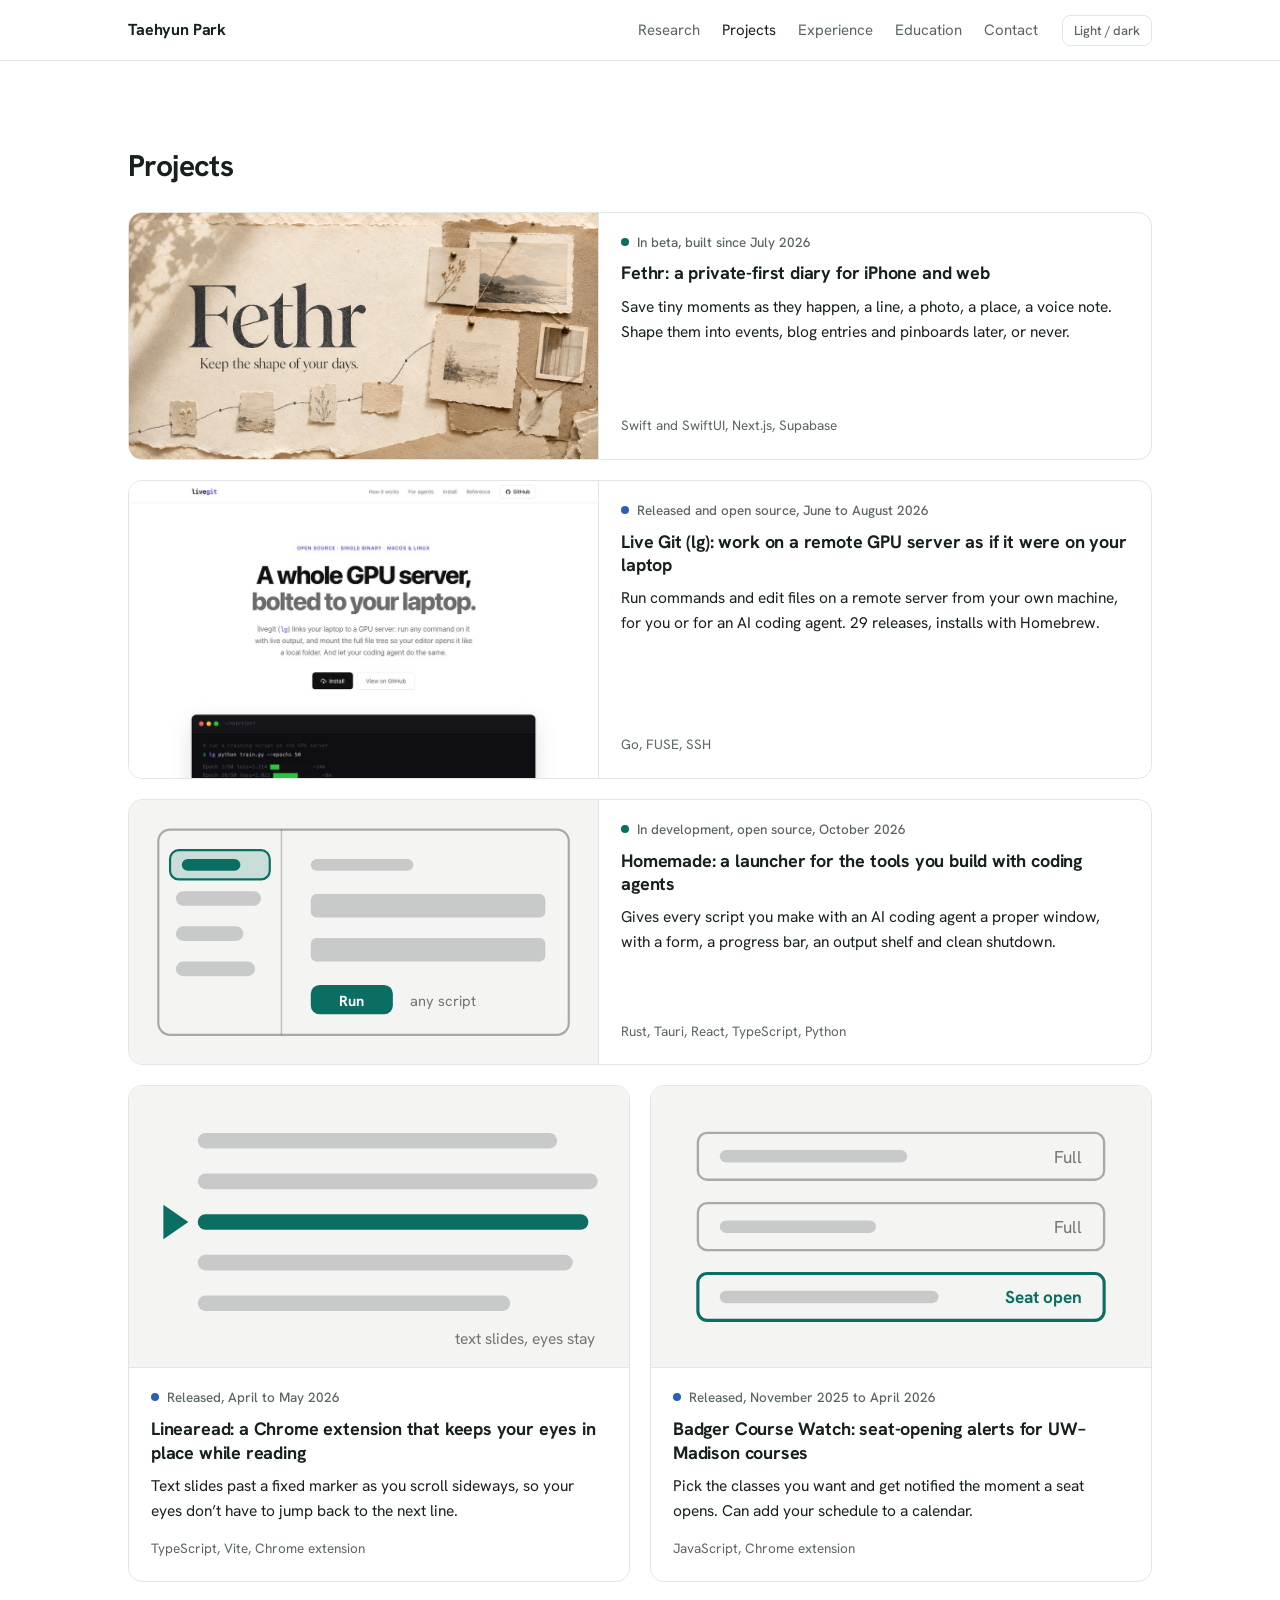
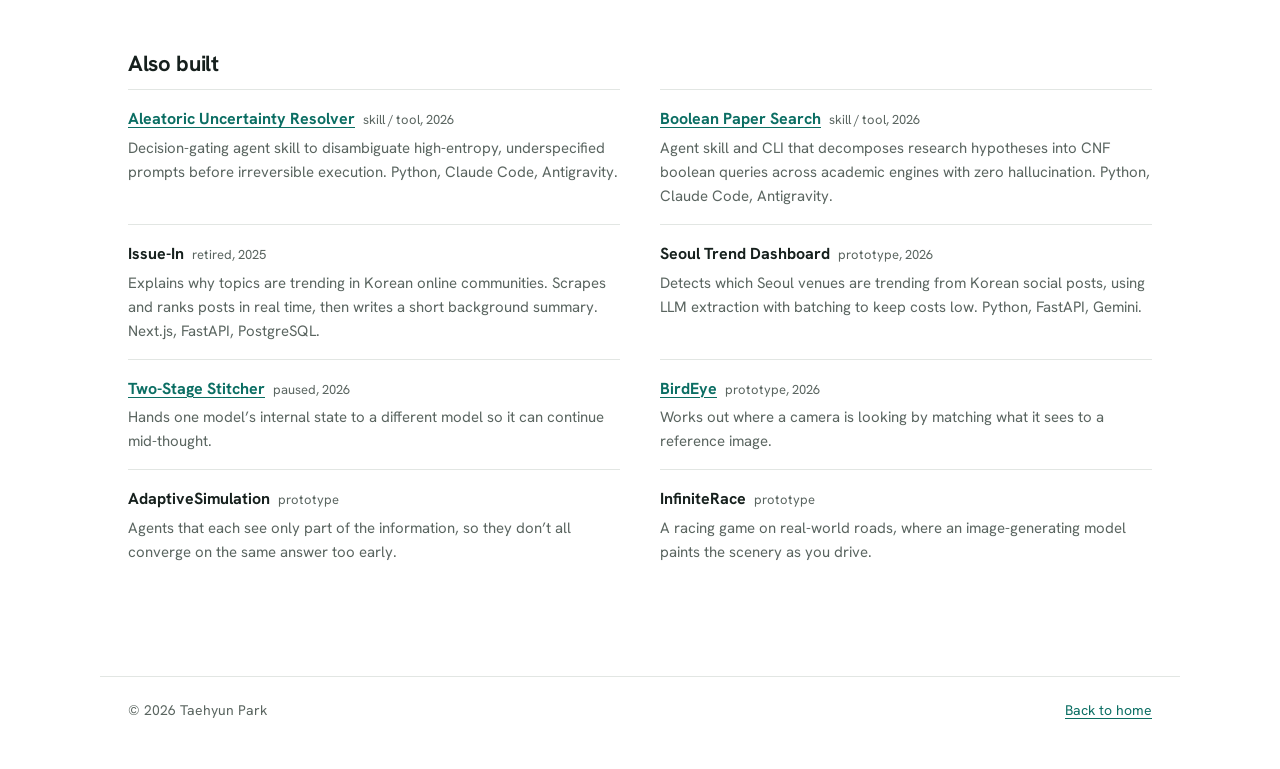
==== projects.html @ 4e6b96be "Move projects to their own page Co-Authored-By: Claude Sonnet 5.5 <noreply@anthropic.com>" ====
<!doctype html>
<html lang="en" class="no-js">
<head>
<meta charset="utf-8">
<meta name="viewport" content="width=device-width, initial-scale=1">
<title>Projects | Taehyun Park</title>
<meta name="description" content="Apps, developer tools and experiments built by Taehyun Park.">
<meta property="og:title" content="Projects | Taehyun Park">
<meta property="og:description" content="Apps, developer tools and experiments built by Taehyun Park.">
<meta property="og:type" content="website">
<meta name="theme-color" content="#ffffff" media="(prefers-color-scheme: light)">
<meta name="theme-color" content="#101312" media="(prefers-color-scheme: dark)">
<link rel="icon" href="data:image/svg+xml,%3Csvg xmlns='http://www.w3.org/2000/svg' viewBox='0 0 64 64'%3E%3Crect width='64' height='64' rx='14' fill='%230b6e63'/%3E%3Ctext x='32' y='43' font-family='Arial,sans-serif' font-size='28' font-weight='700' text-anchor='middle' fill='white'%3ETP%3C/text%3E%3C/svg%3E">
<link rel="preconnect" href="https://fonts.googleapis.com">
<link rel="preconnect" href="https://fonts.gstatic.com" crossorigin>
<link rel="stylesheet" href="https://fonts.googleapis.com/css2?family=Hanken+Grotesk:wght@400;500;600;700&display=swap">
<link rel="stylesheet" href="style.css?v=20261015">
<script>
  document.documentElement.classList.remove('no-js');
  try { var t = localStorage.getItem('theme'); if (t) document.documentElement.setAttribute('data-theme', t); } catch (e) {}
</script>
</head>
<body>

<header class="top">
  <div class="wrap top-in">
    <a class="brand" href="index.html">Taehyun Park</a>
    <nav aria-label="Sections">
      <a href="index.html#research">Research</a>
      <a href="projects.html" aria-current="page">Projects</a>
      <a href="index.html#experience">Experience</a>
      <a href="index.html#education">Education</a>
      <a href="index.html#contact">Contact</a>
    </nav>
    <button id="theme" class="theme-btn" aria-label="Switch between light and dark theme">Light / dark</button>
  </div>
</header>

<main id="top">

  <!-- PROJECTS -->
  <section id="projects" class="wrap">
    <h2>Projects</h2>
    <div class="cards">

      <article class="card wide" id="fethr">
        <div class="thumb photo"><img src="assets/fethr.jpg?v=20260920001847" alt="Fethr: Keep the shape of your days" width="1200" height="630" loading="lazy"></div>
        <div class="card-body">
          <p class="status"><span class="dot s-active"></span>In beta, built since July 2026</p>
          <h3><button type="button" class="open">Fethr: a private-first diary for iPhone and web</button></h3>
          <p class="summary">Save tiny moments as they happen, a line, a photo, a place, a voice note. Shape them into events, blog entries and pinboards later, or never.</p>
          <p class="tags">Swift and SwiftUI, Next.js, Supabase</p>
        </div>
        <div class="full" hidden>
          <p>Most journaling asks you to write something worth publishing before it saves anything, so most small moments never get saved: a sentence you thought on a walk, a photo that caught a mood, the café you stepped into. Fethr turns that around: record first, shape it later. Pieces land on one private timeline with no title and no form. Weeks later you can group them into an event, start a blog entry from them, or arrange them on a pinboard.</p>
          <ul>
            <li><b>Private by default.</b> The timeline has no likes, comments or audience. Only what you deliberately write or broadcast reaches anyone.</li>
            <li><b>No blank page.</b> Select moments from your timeline and they become the first draft of a blog entry.</li>
            <li><b>A pinboard like a room you decorate.</b> Move, resize and rotate photos, text and stickers, and share a link with a guestbook and a soundtrack.</li>
            <li><b>Share a day, not a feed.</b> A broadcast lets close friends walk through your day for 24 hours, then it disappears.</li>
            <li>Works offline, has Home Screen widgets, and speaks English and Korean.</li>
            <li>Native iPhone app and web app on one backend, with over 2,300 automated tests.</li>
          </ul>
          <figure class="full-shot"><img src="assets/fethr-app.jpg?v=20260920001847" alt="Fethr on iPhone: a monthly summary of visited places, with demo data" width="404" height="559" loading="lazy"><figcaption>Monthly places summary on iPhone (demo data)</figcaption></figure>
          <p class="full-links"><a href="https://fet.hr">fet.hr</a> <span class="muted">The code is private.</span></p>
        </div>
      </article>

      <article class="card wide" id="livegit">
        <div class="thumb photo"><img src="assets/livegit.jpg?v=20260920001847" alt="The Live Git landing page: A whole GPU server, bolted to your laptop" width="1000" height="633" loading="lazy"></div>
        <div class="card-body">
          <p class="status"><span class="dot s-shipped"></span>Released and open source, June to August 2026</p>
          <h3><button type="button" class="open">Live Git (lg): work on a remote GPU server as if it were on your laptop</button></h3>
          <p class="summary">Run commands and edit files on a remote server from your own machine, for you or for an AI coding agent. 29 releases, installs with Homebrew.</p>
          <p class="tags">Go, FUSE, SSH</p>
        </div>
        <div class="full" hidden>
          <p>Working on a GPU server usually means logging in over SSH, copying files back and forth, and babysitting long training runs. Live Git fixes the three worst parts, so the server feels like part of your laptop.</p>
          <ul>
            <li><b>Run anything there.</b> Type <code>lg</code> before a command and it runs on the server with live output, colours, progress bars and Ctrl-C, exactly as if it were local.</li>
            <li><b>Edit here.</b> <code>lg mount</code> makes the server’s project appear as a normal folder, instantly, even for huge ones. Files download when opened, and saves reach the server in milliseconds.</li>
            <li><b>Leave long runs alone.</b> <code>lg run -d</code> detaches a job so it keeps going when your laptop sleeps or the connection drops.</li>
          </ul>
          <p><b>Made for AI agents too.</b> A coding agent can’t answer a two-factor login prompt or live inside a remote shell. Live Git gives it real local files to read and edit, and one command to run things on the server. <code>lg init</code> writes an instruction file so the agent knows how to use it from its first prompt, so the loop of fix, retrain and read the results can run without a person in the middle.</p>
          <p class="full-links"><a href="https://iamtaehyunpark.github.io/livegit/">Landing page with the full walkthrough</a> <a href="https://github.com/iamtaehyunpark/livegit">Code</a></p>
        </div>
      </article>

      <article class="card wide" id="homemade">
        <div class="thumb" aria-hidden="true">
          <svg viewBox="0 0 320 180" role="img" aria-label="A launcher window: a list of small programs on the left, and one program shown with an input form and a Run button">
            <rect x="20" y="20" width="280" height="140" rx="8" fill="none" stroke="currentColor" stroke-opacity=".35" stroke-width="1.5"/>
            <line x1="104" y1="20" x2="104" y2="160" stroke="currentColor" stroke-opacity=".25"/>
            <g fill="currentColor" fill-opacity=".2">
              <rect x="32" y="62" width="58" height="10" rx="5"/>
              <rect x="32" y="86" width="46" height="10" rx="5"/>
              <rect x="32" y="110" width="54" height="10" rx="5"/>
            </g>
            <rect x="28" y="34" width="68" height="20" rx="6" fill="var(--accent)" fill-opacity=".18" stroke="var(--accent)" stroke-width="1.5"/>
            <rect x="36" y="40" width="40" height="8" rx="4" fill="var(--accent)"/>
            <g fill="currentColor" fill-opacity=".2">
              <rect x="124" y="40" width="70" height="8" rx="4"/>
              <rect x="124" y="64" width="160" height="16" rx="4"/>
              <rect x="124" y="94" width="160" height="16" rx="4"/>
            </g>
            <rect x="124" y="126" width="56" height="20" rx="6" fill="var(--accent)"/>
            <text x="152" y="140" font-size="10" font-weight="700" text-anchor="middle" fill="var(--accent-ink)">Run</text>
            <text x="192" y="140" font-size="10" fill="currentColor" fill-opacity=".6">any script</text>
          </svg>
        </div>
        <div class="card-body">
          <p class="status"><span class="dot s-active"></span>In development, open source, October 2026</p>
          <h3><button type="button" class="open">Homemade: a launcher for the tools you build with coding agents</button></h3>
          <p class="summary">Gives every script you make with an AI coding agent a proper window, with a form, a progress bar, an output shelf and clean shutdown.</p>
          <p class="tags">Rust, Tauri, React, TypeScript, Python</p>
        </div>
        <div class="full" hidden>
          <p>With coding agents, a custom script takes minutes to write. Keeping it usable takes longer. Six months later you have forgotten its flags, closing a terminal leaves stray processes holding memory or the GPU, and every project carries its own copy of the same heavy libraries. Homemade is a desktop app that sits between you and those programs and handles the running and cleaning up.</p>
          <ul>
            <li><b>A window for any script.</b> Describe a program in a small <code>homemade.toml</code> file and it gets an input form, saved presets, live progress and a shelf of its output files. A program can also ship its own web interface, or open as a standalone window.</li>
            <li><b>Clean running and deleting.</b> Programs run as normal native processes, and Homemade stops the whole process tree when they end. Packages are shared between projects instead of copied, and deleting a program first shows what it occupies and what only it uses.</li>
            <li><b>Built for agents.</b> It comes with a skill so your coding agent can build a tool and register it for you. You can click any element in the app to point the agent at it, and the same controls are available from a command line and as an MCP server.</li>
            <li>Uses Apple’s on-device model to draft a program’s manifest and to explain why a run failed. Targets macOS on Apple Silicon first, then Linux.</li>
          </ul>
          <p class="full-links"><a href="https://iamtaehyunpark.github.io/homemade/">Project page</a> <a href="https://github.com/iamtaehyunpark/homemade">Code</a></p>
        </div>
      </article>

      <article class="card" id="linearead">
        <div class="thumb" aria-hidden="true">
          <svg viewBox="0 0 320 180" role="img" aria-label="Lines of text sliding past a fixed marker">
            <g fill="currentColor" fill-opacity=".2">
              <rect x="44" y="30" width="230" height="10" rx="5"/>
              <rect x="44" y="56" width="256" height="10" rx="5"/>
              <rect x="44" y="108" width="240" height="10" rx="5"/>
              <rect x="44" y="134" width="200" height="10" rx="5"/>
            </g>
            <rect x="44" y="82" width="250" height="10" rx="5" fill="var(--accent)"/>
            <path d="M22 76 L38 87 L22 98 Z" fill="var(--accent)"/>
            <text x="298" y="165" font-size="10" text-anchor="end" fill="currentColor" fill-opacity=".6">text slides, eyes stay</text>
          </svg>
        </div>
        <div class="card-body">
          <p class="status"><span class="dot s-shipped"></span>Released, April to May 2026</p>
          <h3><button type="button" class="open">Linearead: a Chrome extension that keeps your eyes in place while reading</button></h3>
          <p class="summary">Text slides past a fixed marker as you scroll sideways, so your eyes don’t have to jump back to the next line.</p>
          <p class="tags">TypeScript, Vite, Chrome extension</p>
        </div>
        <div class="full" hidden>
          <p>When you read, your eyes reach the end of a line and swing back to the start of the next. Linearead slides the text past a fixed marker as you scroll sideways, so your eyes stay in one place. It works on any web page and is listed on the Chrome Web Store.</p>
          <p class="full-links"><a href="https://chromewebstore.google.com/detail/fpeagiabbikiiabchkmacdilmepjfahf">Chrome Web Store</a> <a href="https://github.com/iamtaehyunpark/linearead">Code</a></p>
        </div>
      </article>

      <article class="card" id="badger">
        <div class="thumb" aria-hidden="true">
          <svg viewBox="0 0 320 180" role="img" aria-label="Course list where one full class becomes open">
            <g fill="none" stroke="currentColor" stroke-opacity=".35" stroke-width="1.5">
              <rect x="30" y="30" width="260" height="30" rx="6"/>
              <rect x="30" y="75" width="260" height="30" rx="6"/>
            </g>
            <rect x="30" y="120" width="260" height="30" rx="6" fill="none" stroke="var(--accent)" stroke-width="2"/>
            <g fill="currentColor" fill-opacity=".2">
              <rect x="44" y="41" width="120" height="8" rx="4"/><rect x="44" y="86" width="100" height="8" rx="4"/><rect x="44" y="131" width="140" height="8" rx="4"/>
            </g>
            <g font-size="11" text-anchor="end" fill="currentColor" fill-opacity=".6">
              <text x="276" y="49">Full</text><text x="276" y="94">Full</text>
            </g>
            <text x="276" y="139" font-size="11" font-weight="700" text-anchor="end" fill="var(--accent)">Seat open</text>
          </svg>
        </div>
        <div class="card-body">
          <p class="status"><span class="dot s-shipped"></span>Released, November 2025 to April 2026</p>
          <h3><button type="button" class="open">Badger Course Watch: seat-opening alerts for UW–Madison courses</button></h3>
          <p class="summary">Pick the classes you want and get notified the moment a seat opens. Can add your schedule to a calendar.</p>
          <p class="tags">JavaScript, Chrome extension</p>
        </div>
        <div class="full" hidden>
          <p>A Chrome extension for UW–Madison students. Pick the classes you want, and it tells you when a seat opens in a full class. It can also export your schedule to a calendar.</p>
          <p class="full-links"><a href="https://github.com/iamtaehyunpark/seatnoti">Code</a></p>
        </div>
      </article>

    </div>

    <h3 class="sub">Also built</h3>
    <ul class="also">
      <li><b><a href="https://github.com/iamtaehyunpark/aleatoric-uncertainty-resolver">Aleatoric Uncertainty Resolver</a></b><span class="state">skill / tool, 2026</span><p>Decision-gating agent skill to disambiguate high-entropy, underspecified prompts before irreversible execution. Python, Claude Code, Antigravity.</p></li>
      <li><b><a href="https://github.com/iamtaehyunpark/boolean-paper-search">Boolean Paper Search</a></b><span class="state">skill / tool, 2026</span><p>Agent skill and CLI that decomposes research hypotheses into CNF boolean queries across academic engines with zero hallucination. Python, Claude Code, Antigravity.</p></li>
      <li><b>Issue-In</b><span class="state">retired, 2025</span><p>Explains why topics are trending in Korean online communities. Scrapes and ranks posts in real time, then writes a short background summary. Next.js, FastAPI, PostgreSQL.</p></li>
      <li><b>Seoul Trend Dashboard</b><span class="state">prototype, 2026</span><p>Detects which Seoul venues are trending from Korean social posts, using LLM extraction with batching to keep costs low. Python, FastAPI, Gemini.</p></li>
      <li><b><a href="https://github.com/iamtaehyunpark/two-stage-stitcher">Two-Stage Stitcher</a></b><span class="state">paused, 2026</span><p>Hands one model’s internal state to a different model so it can continue mid-thought.</p></li>
      <li><b><a href="https://github.com/iamtaehyunpark/birdeye">BirdEye</a></b><span class="state">prototype, 2026</span><p>Works out where a camera is looking by matching what it sees to a reference image.</p></li>
      <li><b>AdaptiveSimulation</b><span class="state">prototype</span><p>Agents that each see only part of the information, so they don’t all converge on the same answer too early.</p></li>
      <li><b>InfiniteRace</b><span class="state">prototype</span><p>A racing game on real-world roads, where an image-generating model paints the scenery as you drive.</p></li>
    </ul>
  </section>

</main>

<footer class="wrap foot">
  <span>© <span id="yr">2026</span> Taehyun Park</span>
  <a href="index.html">Back to home</a>
</footer>

<dialog id="modal" aria-labelledby="modal-title">
  <div class="modal-in">
    <button type="button" class="modal-x" aria-label="Close">Close</button>
    <p id="modal-status" class="status"></p>
    <h3 id="modal-title"></h3>
    <div id="modal-body" class="modal-body"></div>
  </div>
</dialog>

<script src="script.js?v=20260920001847"></script>
</body>
</html>
---- style.css ----
:root {
  --bg: #ffffff;
  --panel: #f4f5f3;
  --ink: #16201d;
  --muted: #5a6560;
  --line: #e2e6e3;
  --accent: #0b6e63;
  --accent-ink: #ffffff;
  --st-active: #0b6e63;
  --st-shipped: #2f5fb3;
  --st-proto: #b26b00;
  --st-paused: #7c8580;
  --st-retired: #a5aca8;
  --sans: "Hanken Grotesk", -apple-system, BlinkMacSystemFont, "Segoe UI", "Noto Sans KR", Arial, sans-serif;
}
@media (prefers-color-scheme: dark) {
  :root:not([data-theme="light"]) {
    --bg: #101312; --panel: #181c1b; --ink: #e8ece9; --muted: #9aa5a0; --line: #272d2b;
    --accent: #5fc9b5; --accent-ink: #0a1210;
    --st-active: #5fc9b5; --st-shipped: #8fb1ee; --st-proto: #e6b155; --st-paused: #8b958f; --st-retired: #6b746f;
  }
}
:root[data-theme="dark"] {
  --bg: #101312; --panel: #181c1b; --ink: #e8ece9; --muted: #9aa5a0; --line: #272d2b;
  --accent: #5fc9b5; --accent-ink: #0a1210;
  --st-active: #5fc9b5; --st-shipped: #8fb1ee; --st-proto: #e6b155; --st-paused: #8b958f; --st-retired: #6b746f;
}

* { box-sizing: border-box; }
html { scroll-behavior: smooth; scroll-padding-top: 72px; }
body { margin: 0; background: var(--bg); color: var(--ink); font: 16px/1.6 var(--sans); -webkit-font-smoothing: antialiased; }
a { color: var(--accent); text-underline-offset: 3px; }
a:focus-visible, button:focus-visible { outline: 2px solid var(--accent); outline-offset: 3px; border-radius: 4px; }
code { font-family: ui-monospace, SFMono-Regular, Menlo, Consolas, monospace; font-size: 0.88em; background: var(--panel); padding: 1px 5px; border-radius: 4px; }
.wrap { max-width: 1080px; margin: 0 auto; padding: 0 28px; }
.muted { color: var(--muted); }

/* top bar */
.top { position: sticky; top: 0; z-index: 20; background: color-mix(in srgb, var(--bg) 90%, transparent); backdrop-filter: blur(8px); border-bottom: 1px solid var(--line); }
.top-in { display: flex; align-items: center; gap: 24px; height: 60px; }
.brand { font-weight: 700; color: var(--ink); text-decoration: none; letter-spacing: -0.01em; }
.top nav { display: flex; gap: 22px; margin-left: auto; font-size: 15px; }
.top nav a { color: var(--muted); text-decoration: none; }
.top nav a:hover { color: var(--ink); }
.top nav a[aria-current] { color: var(--ink); }
.theme-btn { font: 500 13px var(--sans); color: var(--muted); background: none; border: 1px solid var(--line); border-radius: 8px; padding: 6px 11px; cursor: pointer; }
.theme-btn:hover { color: var(--ink); border-color: var(--muted); }

/* hero */
.hero { display: grid; grid-template-columns: minmax(0, 1fr) 200px; gap: 8px 48px; align-items: center; padding-top: 72px; padding-bottom: 8px; }
.hero h1 { font-size: clamp(44px, 7vw, 68px); line-height: 1.02; letter-spacing: -0.035em; font-weight: 700; margin: 0 0 16px; }
.tagline { font-size: clamp(19px, 2.4vw, 24px); line-height: 1.35; margin: 0 0 28px; color: var(--muted); max-width: 26em; }
.cta { display: flex; flex-wrap: wrap; gap: 10px; margin: 0; }
.btn { display: inline-block; padding: 10px 18px; border-radius: 10px; background: var(--accent); color: var(--accent-ink); font-weight: 600; font-size: 15px; text-decoration: none; border: 1px solid var(--accent); }
.btn:hover { filter: brightness(1.1); }
.btn.ghost { background: transparent; color: var(--ink); border-color: var(--line); }
.btn.ghost:hover { border-color: var(--muted); filter: none; }
.avatar { position: relative; width: 210px; height: 280px; border-radius: 24px; overflow: hidden; background: var(--panel); border: 1px solid var(--line); display: grid; place-items: center; justify-self: end; }
.avatar-ph { font-size: 56px; font-weight: 700; color: var(--accent); letter-spacing: -0.02em; }
.avatar img { position: absolute; inset: 0; width: 100%; height: 100%; object-fit: cover; }
.glance { grid-column: 1 / -1; display: grid; grid-template-columns: repeat(3, minmax(0, 1fr)); gap: 0; margin: 48px 0 0; border-top: 1px solid var(--line); }
.glance > div { padding: 20px 24px 4px 0; }
.glance > div + div { padding-left: 24px; border-left: 1px solid var(--line); }
.glance dt { font-weight: 700; font-size: 15px; margin: 0 0 4px; }
.glance dd { margin: 0; color: var(--muted); font-size: 15px; line-height: 1.5; }

/* sections */
section.wrap { padding-top: 88px; }
h2 { font-size: 30px; line-height: 1.15; letter-spacing: -0.02em; font-weight: 700; margin: 0 0 28px; }
h3 { margin: 0; }

/* cards */
.cards { display: grid; grid-template-columns: repeat(2, minmax(0, 1fr)); gap: 20px; }
#research .cards { grid-template-columns: repeat(3, minmax(0, 1fr)); }
.card { position: relative; display: flex; flex-direction: column; background: var(--bg); border: 1px solid var(--line); border-radius: 14px; overflow: hidden; transition: border-color .15s; }
.card:hover { border-color: var(--muted); }
.card.wide { grid-column: 1 / -1; flex-direction: row; }
.thumb { background: var(--panel); color: var(--ink); border-bottom: 1px solid var(--line); display: grid; place-items: center; }
.thumb svg { display: block; width: 100%; height: 100%; }
.thumb:not(.photo) { aspect-ratio: 16 / 9; }
#projects .card:not(.wide) .thumb { aspect-ratio: 16 / 7; }
.thumb.photo { padding: 0; }
.thumb.photo img { display: block; width: 100%; height: 100%; object-fit: cover; }
.card.wide .thumb { flex: 0 0 46%; border-bottom: 0; border-right: 1px solid var(--line); }
.card-body { padding: 20px 22px 22px; display: flex; flex-direction: column; flex: 1; }
.status { margin: 0 0 10px; font-size: 13.5px; font-weight: 500; color: var(--muted); line-height: 1.4; }
.dot { display: inline-block; width: 8px; height: 8px; border-radius: 50%; margin-right: 8px; transform: translateY(-1px); }
.s-active { background: var(--st-active); }
.s-shipped { background: var(--st-shipped); }
.s-proto { background: var(--st-proto); }
.s-paused { background: var(--st-paused); }
.s-retired { background: var(--st-retired); }
.card h3 { font-size: 18px; line-height: 1.3; letter-spacing: -0.01em; font-weight: 700; margin-bottom: 10px; }
.open { all: unset; cursor: pointer; }
.open::after { content: ""; position: absolute; inset: 0; }
.open:focus-visible { outline: 2px solid var(--accent); outline-offset: 4px; border-radius: 4px; }
.summary { margin: 0 0 14px; color: var(--ink); font-size: 15.5px; }
.tags { margin: auto 0 0; color: var(--muted); font-size: 13.5px; }

/* also built */
h3.sub { font-size: 22px; letter-spacing: -0.015em; margin: 64px 0 8px; }
.also { list-style: none; margin: 0; padding: 0; display: grid; grid-template-columns: repeat(2, minmax(0, 1fr)); gap: 0 40px; }
.also li { padding: 16px 0; border-top: 1px solid var(--line); }
.also b { font-weight: 700; }
.also b a { text-decoration-thickness: 1px; }
.also p { margin: 4px 0 0; color: var(--muted); font-size: 15px; }
.state { margin-left: 8px; font-size: 13px; color: var(--muted); }

/* timeline rows */
.timeline .row { display: grid; grid-template-columns: 200px minmax(0, 1fr); gap: 4px 32px; padding: 22px 0; border-top: 1px solid var(--line); }
.timeline .row:last-child { border-bottom: 1px solid var(--line); }
.when { margin: 3px 0 0; color: var(--muted); font-size: 14.5px; font-weight: 500; }
.timeline h3 { font-size: 17px; line-height: 1.35; letter-spacing: -0.005em; margin-bottom: 4px; }
.timeline p { margin: 0 0 6px; }
.timeline .muted { font-size: 15px; }
.skills { display: grid; grid-template-columns: 200px minmax(0, 1fr); gap: 10px 32px; margin: 40px 0 0; }
.skills dt { color: var(--muted); font-size: 14.5px; font-weight: 500; }
.skills dd { margin: 0; }

.contact-lead { margin: 0 0 12px; max-width: 34em; }
.contact { list-style: none; padding: 0; margin: 0; }
.contact li { margin: 6px 0; font-size: 17px; }
.foot { display: flex; justify-content: space-between; margin-top: 96px; padding-top: 22px; padding-bottom: 48px; border-top: 1px solid var(--line); color: var(--muted); font-size: 14px; }

/* details dialog */
dialog { border: 1px solid var(--line); border-radius: 16px; padding: 0; width: min(720px, calc(100vw - 32px)); max-height: calc(100vh - 48px); background: var(--bg); color: var(--ink); }
dialog::backdrop { background: rgb(10 14 13 / 0.55); }
.modal-in { padding: 28px 32px 32px; position: relative; }
.modal-x { position: absolute; top: 18px; right: 20px; font: 500 13px var(--sans); color: var(--muted); background: none; border: 1px solid var(--line); border-radius: 8px; padding: 5px 10px; cursor: pointer; }
.modal-x:hover { color: var(--ink); border-color: var(--muted); }
#modal-title { font-size: 24px; line-height: 1.25; letter-spacing: -0.02em; margin: 0 72px 18px 0; }
.modal-body p { margin: 0 0 14px; }
.modal-body ul { margin: 0 0 14px; padding-left: 20px; }
.modal-body li { margin: 6px 0; }
.modal-body .full-links { display: flex; flex-wrap: wrap; gap: 6px 20px; font-weight: 500; margin: 18px 0 0; }
.modal-body .full-shot { margin: 14px 0 0; }
.modal-body .full-shot img { display: block; width: 200px; height: auto; border-radius: 14px; border: 1px solid var(--line); }
.modal-body .full-shot figcaption { font-size: 13px; color: var(--muted); margin-top: 6px; }

/* without JS the details show inline */
.no-js .full { display: block !important; padding: 0 22px 20px; }
.no-js .full[hidden] { display: block; }

@media (max-width: 900px) {
  #research .cards { grid-template-columns: repeat(2, minmax(0, 1fr)); }
  .top nav { display: none; }
  .top-in { justify-content: space-between; }
  .hero { grid-template-columns: minmax(0, 1fr) 132px; gap: 8px 24px; padding-top: 44px; }
  .avatar { width: 132px; height: 176px; border-radius: 18px; }
  .avatar-ph { font-size: 38px; }
  .glance { grid-template-columns: 1fr; margin-top: 32px; }
  .glance > div, .glance > div + div { padding: 16px 0; border-left: 0; }
  .glance > div + div { border-top: 1px solid var(--line); }
  section.wrap { padding-top: 64px; }
}
@media (max-width: 680px) {
  .wrap { padding: 0 18px; }
  #research .cards, .cards { grid-template-columns: 1fr; }
  .card.wide { flex-direction: column; }
  .card.wide .thumb { flex: none; border-right: 0; border-bottom: 1px solid var(--line); }
  .also { grid-template-columns: 1fr; }
  .timeline .row, .skills { grid-template-columns: 1fr; gap: 2px; }
  .skills dt { margin-top: 8px; }
  .hero { grid-template-columns: 1fr; }
  .avatar { grid-row: 1; justify-self: start; width: 108px; height: 144px; }
  .avatar-ph { font-size: 30px; }
  .modal-in { padding: 22px 20px 24px; }
}
@media print { .top, .theme-btn, dialog { display: none; } .card { break-inside: avoid; } .no-js .full, .full { display: none; } }
@media (prefers-reduced-motion: reduce) { html { scroll-behavior: auto; } .card { transition: none; } }
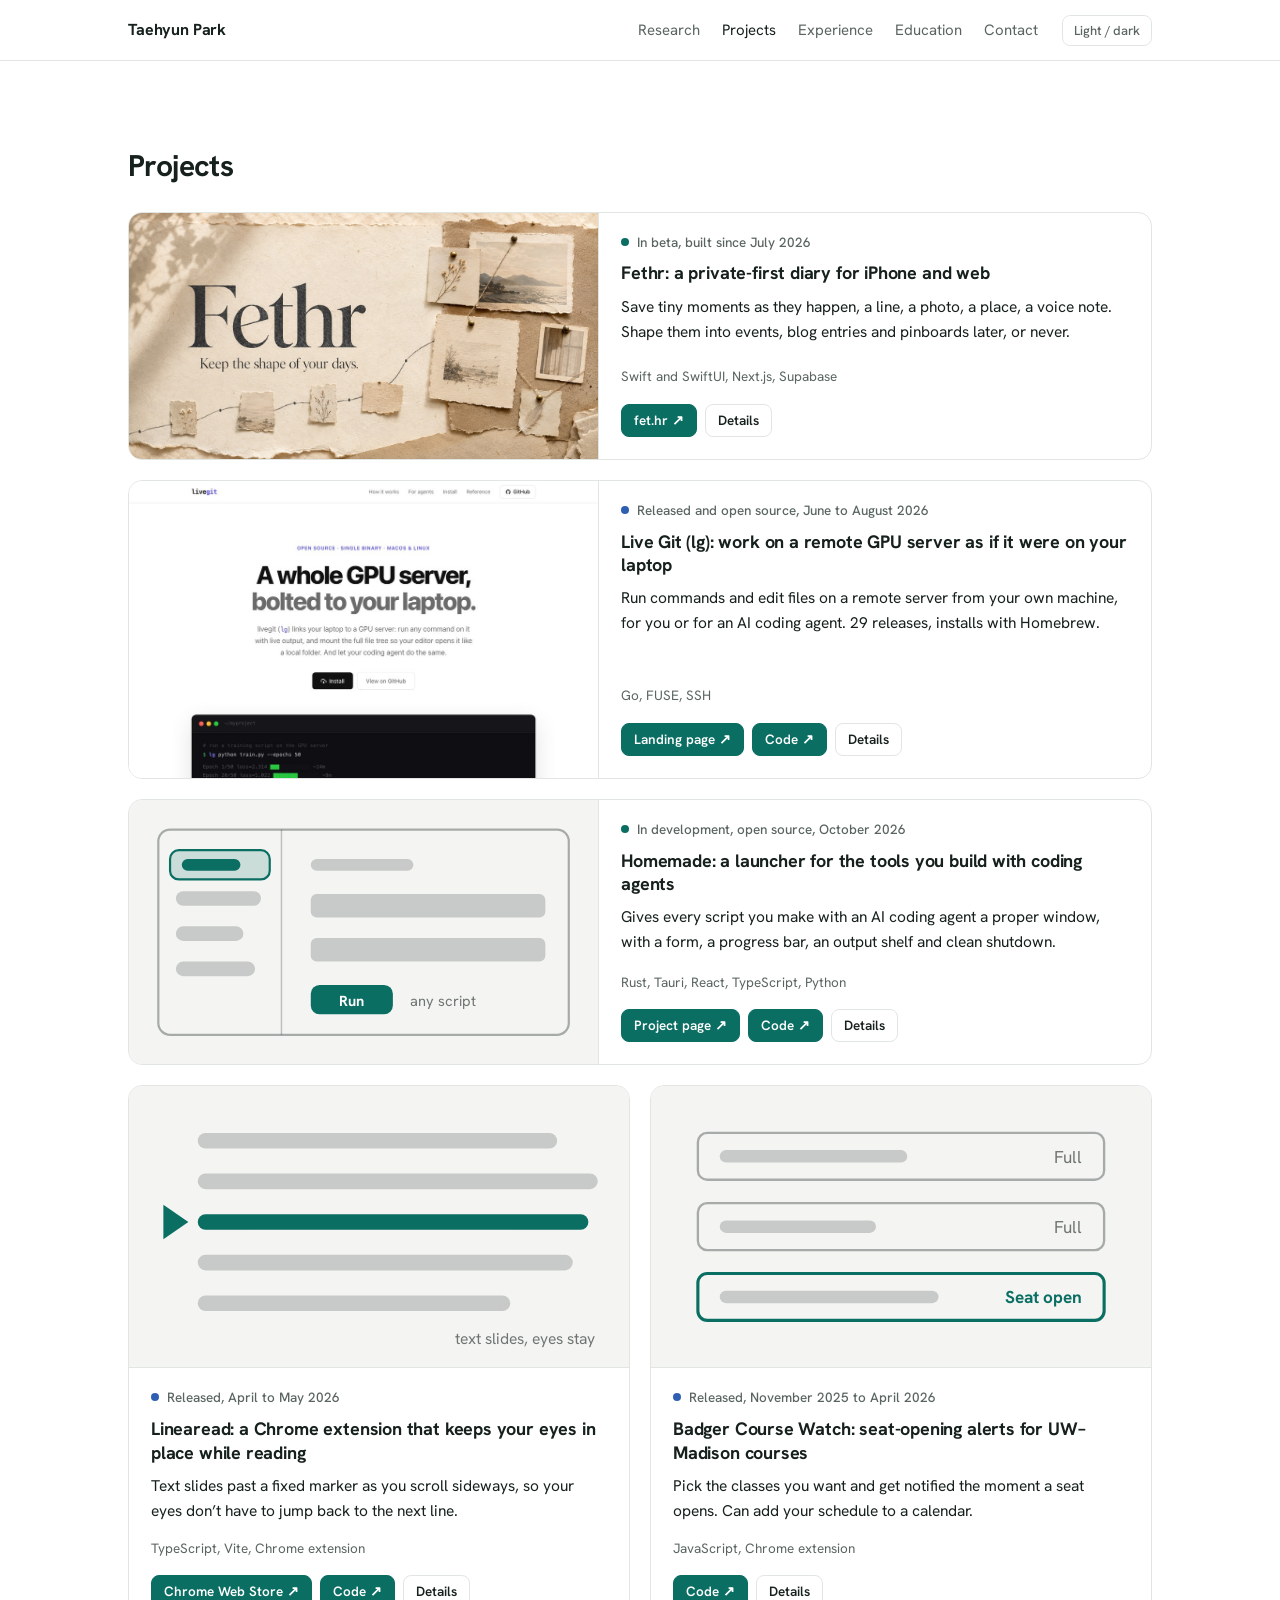
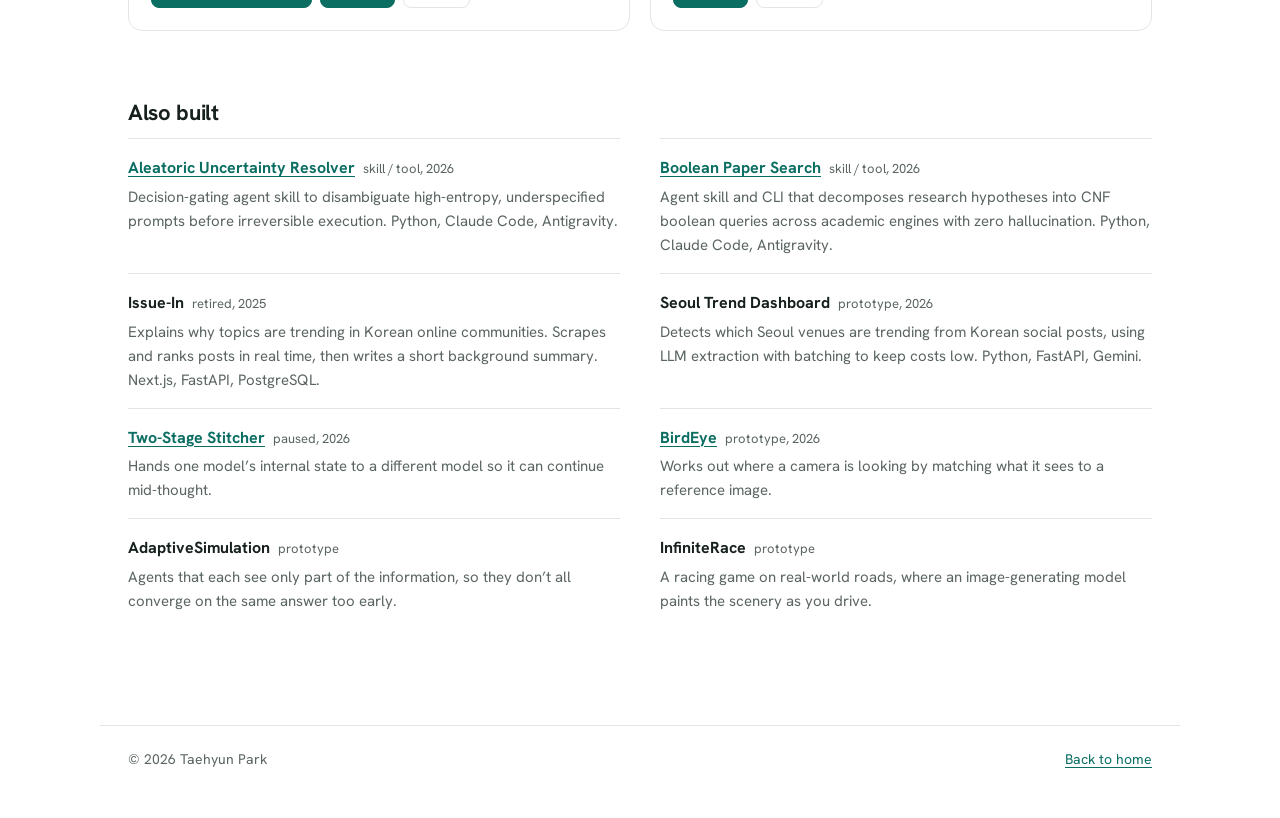
==== commit 18930fbe: "Show card links and a Details button as visible buttons Co-Authored-By: Claude Sonnet 5.5 <noreply@a" ====
--- a/projects.html
+++ b/projects.html
@@ -14,7 +14,7 @@
 <link rel="preconnect" href="https://fonts.googleapis.com">
 <link rel="preconnect" href="https://fonts.gstatic.com" crossorigin>
 <link rel="stylesheet" href="https://fonts.googleapis.com/css2?family=Hanken+Grotesk:wght@400;500;600;700&display=swap">
-<link rel="stylesheet" href="style.css?v=20261015">
+<link rel="stylesheet" href="style.css?v=20261016">
 <script>
   document.documentElement.classList.remove('no-js');
   try { var t = localStorage.getItem('theme'); if (t) document.documentElement.setAttribute('data-theme', t); } catch (e) {}
@@ -82,7 +82,7 @@
             <li><b>Leave long runs alone.</b> <code>lg run -d</code> detaches a job so it keeps going when your laptop sleeps or the connection drops.</li>
           </ul>
           <p><b>Made for AI agents too.</b> A coding agent can’t answer a two-factor login prompt or live inside a remote shell. Live Git gives it real local files to read and edit, and one command to run things on the server. <code>lg init</code> writes an instruction file so the agent knows how to use it from its first prompt, so the loop of fix, retrain and read the results can run without a person in the middle.</p>
-          <p class="full-links"><a href="https://iamtaehyunpark.github.io/livegit/">Landing page with the full walkthrough</a> <a href="https://github.com/iamtaehyunpark/livegit">Code</a></p>
+          <p class="full-links"><a href="https://iamtaehyunpark.github.io/livegit/">Landing page</a> <a href="https://github.com/iamtaehyunpark/livegit">Code</a></p>
         </div>
       </article>
 
@@ -212,6 +212,6 @@
   </div>
 </dialog>
 
-<script src="script.js?v=20260920001847"></script>
+<script src="script.js?v=20261016"></script>
 </body>
 </html>
--- a/style.css
+++ b/style.css
@@ -91,6 +91,8 @@
 .s-paused { background: var(--st-paused); }
 .s-retired { background: var(--st-retired); }
 .card h3 { font-size: 18px; line-height: 1.3; letter-spacing: -0.01em; font-weight: 700; margin-bottom: 10px; }
+.card-actions { display: flex; flex-wrap: wrap; gap: 8px; margin-top: 16px; position: relative; z-index: 1; }
+.btn.small { padding: 6px 12px; font-size: 13.5px; border-radius: 8px; font-family: inherit; cursor: pointer; line-height: 1.4; }
 .open { all: unset; cursor: pointer; }
 .open::after { content: ""; position: absolute; inset: 0; }
 .open:focus-visible { outline: 2px solid var(--accent); outline-offset: 4px; border-radius: 4px; }
